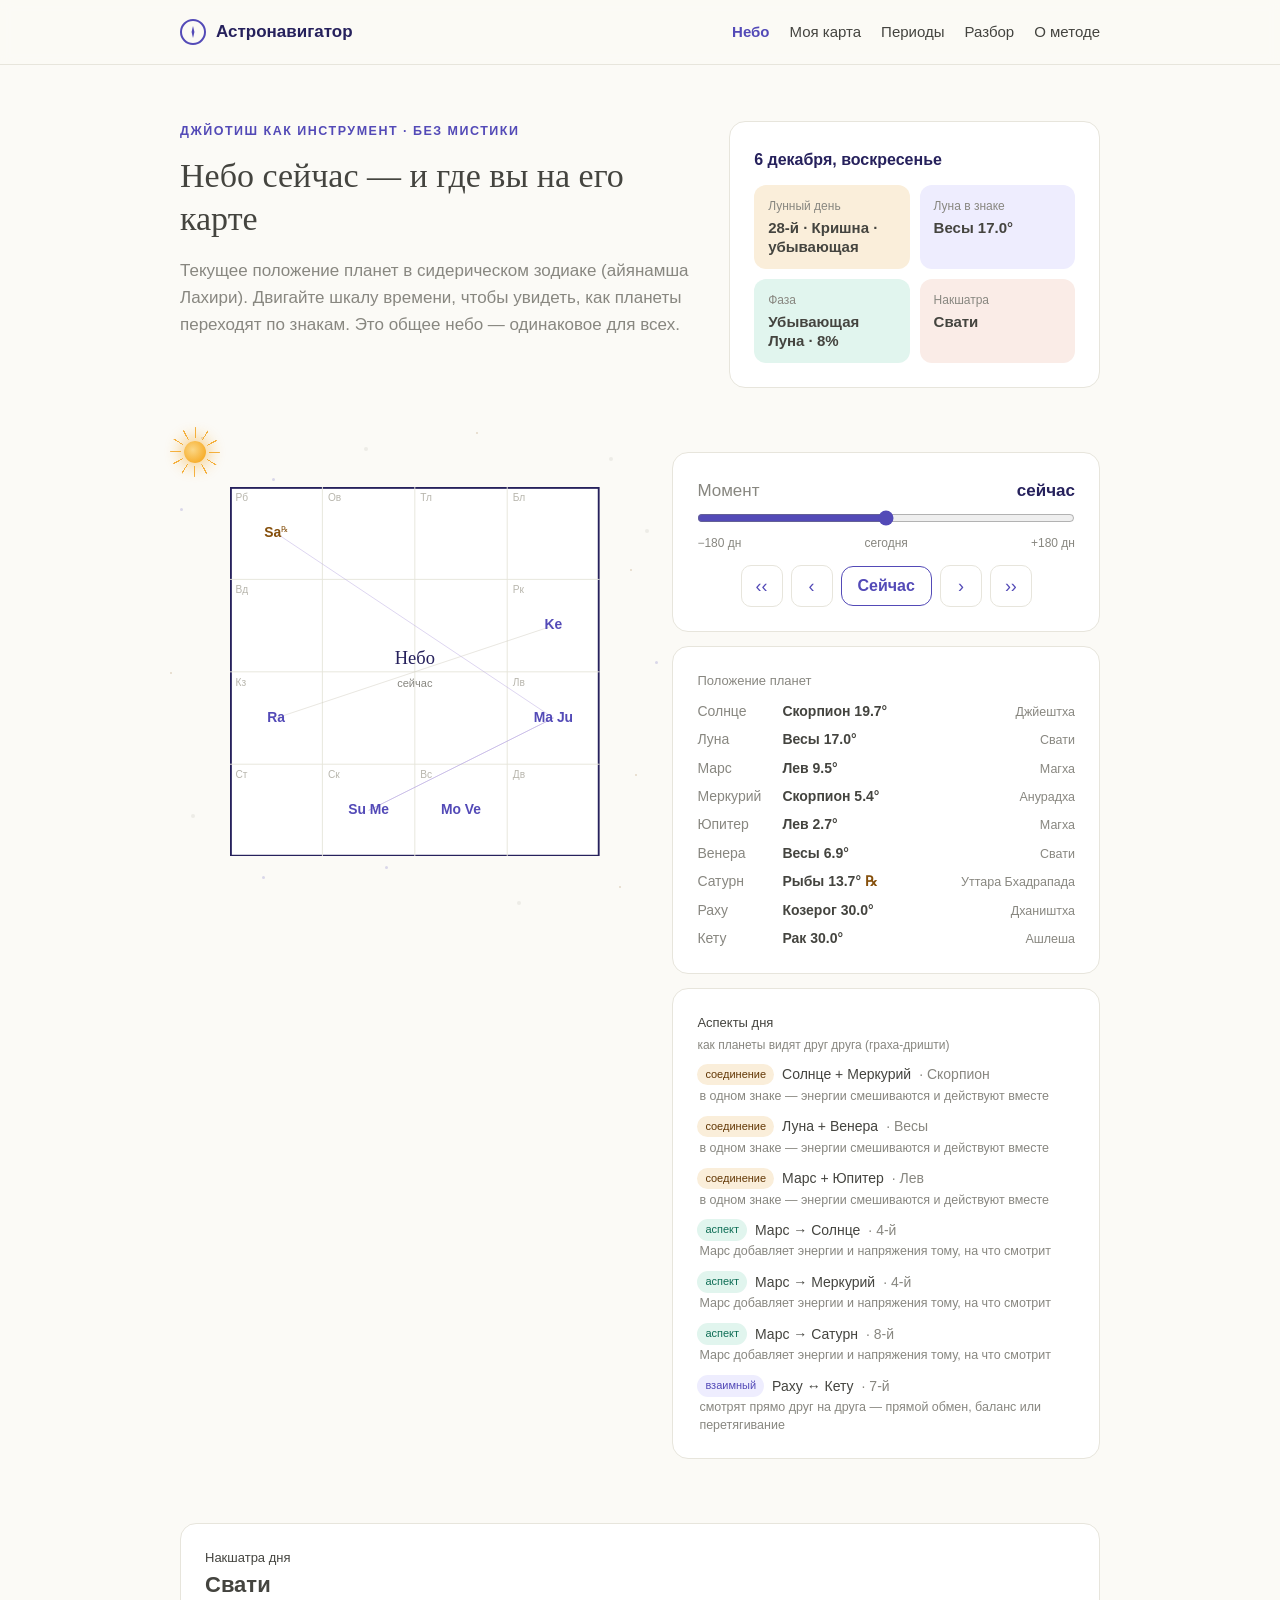
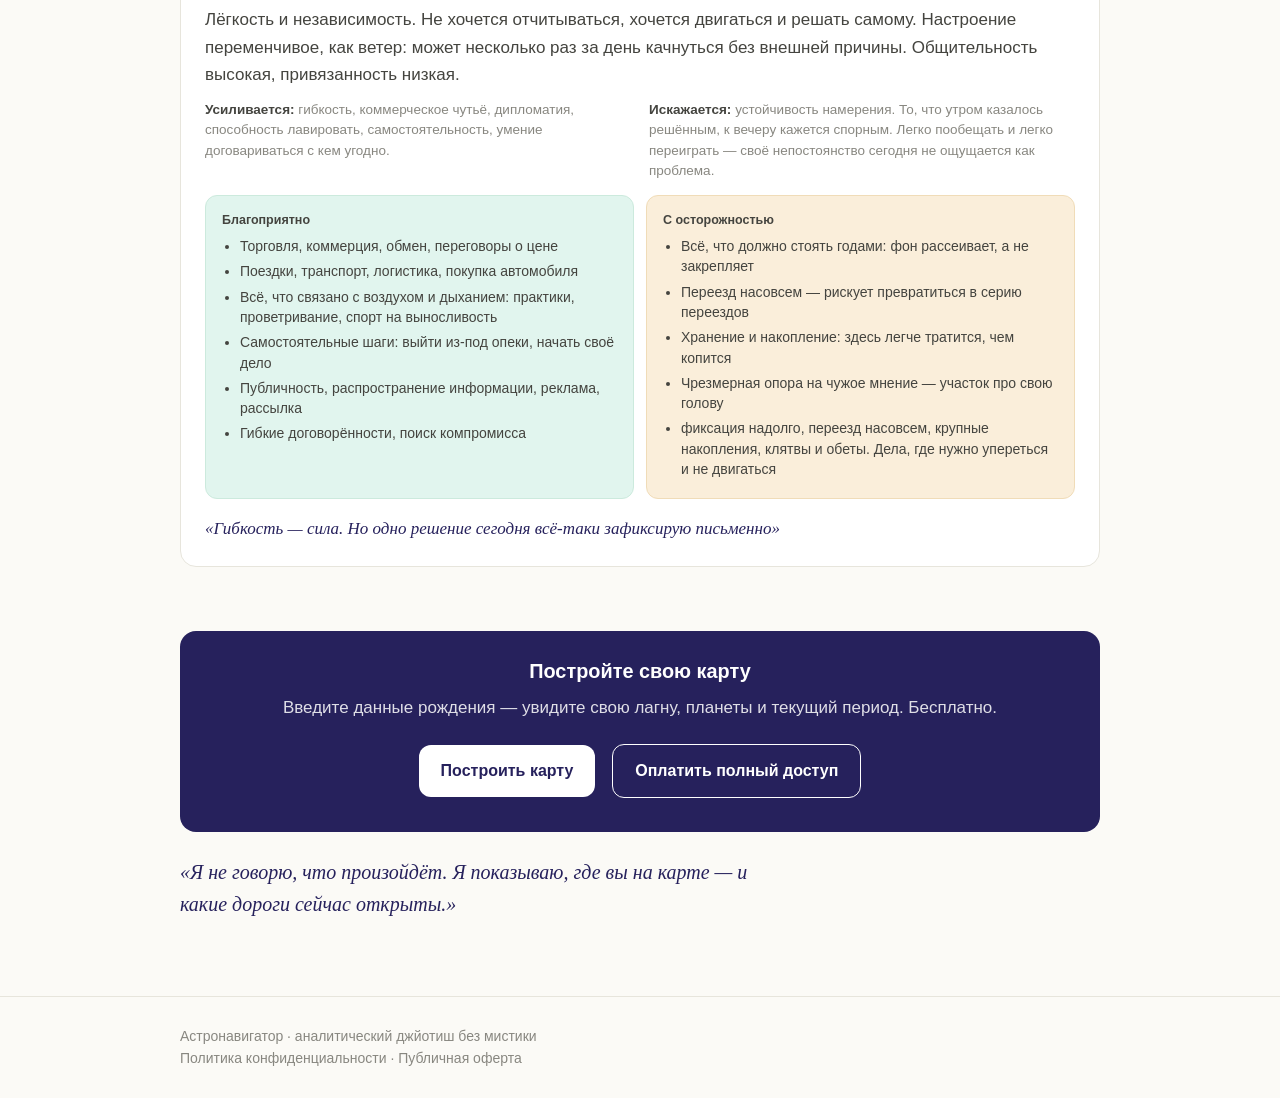
==== static_site/index.html @ e822c794 "Статическая версия сайта: чисто клиентский комплект без бэкенда Расчёт эфемерид, накшатр, Вимшоттари" ====
<!doctype html>
<html lang="ru">
<head>
  <meta charset="utf-8">
  <meta name="viewport" content="width=device-width, initial-scale=1">
  <title>Астронавигатор — небо сейчас</title>
  <meta name="description" content="Аналитический джйотиш без мистики: где вы на карте периодов и какие дороги сейчас открыты.">
  <link rel="stylesheet" href="css/style.css">
</head>
<body>
  <header class="site-header">
    <div class="container">
      <a class="brand" href="index.html"><span class="compass"></span> Астронавигатор</a>
      <nav class="nav">
        <a href="index.html" class="active">Небо</a>
        <a href="settings.html">Моя карта</a>
        <a href="periods.html">Периоды</a>
        <a href="order.html">Разбор</a>
        <a href="method.html">О методе</a>
      </nav>
    </div>
  </header>

  <main>
    <section>
      <div class="container">
        <div class="hero-grid">
          <div class="hero-text">
            <div class="eyebrow">Джйотиш как инструмент · без мистики</div>
            <h1 style="font-size:34px">Небо сейчас — и где вы на его карте</h1>
            <p class="muted" style="max-width:32em">
              Текущее положение планет в сидерическом зодиаке (айянамша Лахири).
              Двигайте шкалу времени, чтобы увидеть, как планеты переходят по знакам.
              Это общее небо — одинаковое для всех.
            </p>
          </div>
          <aside class="panel moon-card">
            <div class="moon-date"><strong id="moon-date">—</strong></div>
            <div class="moon-grid">
              <div class="mk gold"><div class="mk-k">Лунный день</div><div class="mk-v" id="m-tithi">—</div></div>
              <div class="mk violet"><div class="mk-k">Луна в знаке</div><div class="mk-v" id="m-sign">—</div></div>
              <div class="mk teal"><div class="mk-k">Фаза</div><div class="mk-v" id="m-phase">—</div></div>
              <div class="mk coral"><div class="mk-k">Накшатра</div><div class="mk-v" id="m-nak">—</div></div>
            </div>
          </aside>
        </div>
      </div>
    </section>

    <section style="padding-top:8px">
      <div class="container">
        <div class="sky-layout">
          <div class="sky-stage">
            <div class="starfield" id="starfield"></div>
            <span class="sun"></span>
            <div class="chart-box" id="sky-chart"></div>
          </div>
          <div class="sky-panel">
            <div class="panel">
              <div class="time-label"><span class="muted">Момент</span><strong id="time-value">сейчас</strong></div>
              <input type="range" id="time-slider" min="-180" max="180" value="0" step="1" class="slider">
              <div class="slider-scale muted"><span>−180 дн</span><span>сегодня</span><span>+180 дн</span></div>
              <div class="time-steps">
                <button class="step" data-step="-7" title="−7 дней" aria-label="минус 7 дней">‹‹</button>
                <button class="step" data-step="-1" title="−1 день" aria-label="минус 1 день">‹</button>
                <button class="btn btn-ghost" id="reset-time">Сейчас</button>
                <button class="step" data-step="1" title="+1 день" aria-label="плюс 1 день">›</button>
                <button class="step" data-step="7" title="+7 дней" aria-label="плюс 7 дней">››</button>
              </div>
            </div>
            <div class="panel">
              <div class="muted" style="font-size:13px;margin-bottom:8px">Положение планет</div>
              <div id="positions" class="positions"></div>
            </div>
            <div class="panel">
              <div style="font-size:13px;margin-bottom:2px">Аспекты дня</div>
              <div class="muted" style="font-size:12px;margin-bottom:8px">как планеты видят друг друга (граха-дришти)</div>
              <div id="aspects" class="aspects"></div>
            </div>
          </div>
        </div>
      </div>
    </section>

    <section style="padding-top:8px">
      <div class="container">
        <div class="panel">
          <div style="font-size:13px">Накшатра дня</div>
          <h3 id="nak-title" style="font-size:22px;margin:2px 0 8px">—</h3>
          <p id="nak-fon" style="margin:0 0 12px;max-width:62em">—</p>
          <div class="nak-meta">
            <div><span class="nm-k">Усиливается:</span> <span id="nak-amp" class="muted"></span></div>
            <div><span class="nm-k">Искажается:</span> <span id="nak-dist" class="muted"></span></div>
          </div>
          <div class="two-col" style="margin-top:14px">
            <div class="note-flow"><div class="k">Благоприятно</div><ul id="nak-good" class="nak-list"></ul></div>
            <div class="note-care"><div class="k">С осторожностью</div><ul id="nak-avoid" class="nak-list"></ul></div>
          </div>
          <p class="nak-tuning" id="nak-tuning"></p>
        </div>
      </div>
    </section>

    <section style="padding-top:8px">
      <div class="container">
        <div class="cta">
          <h3>Постройте свою карту</h3>
          <p style="opacity:.85">Введите данные рождения — увидите свою лагну, планеты и текущий период. Бесплатно.</p>
          <a class="btn" href="settings.html">Построить карту</a>
          <a class="btn" style="background:transparent;border:1px solid #fff;color:#fff" href="order.html">Оплатить полный доступ</a>
        </div>
        <p class="voice" style="max-width:30em;margin-top:24px">
          «Я не говорю, что произойдёт. Я показываю, где вы на карте — и какие дороги сейчас открыты.»
        </p>
      </div>
    </section>
  </main>

  <footer class="site-footer">
    <div class="container">
      Астронавигатор · аналитический джйотиш без мистики<br>
      <a href="privacy.html">Политика конфиденциальности</a> ·
      <a href="offer.html">Публичная оферта</a>
    </div>
  </footer>

  <script src="vendor/astronomy.browser.min.js"></script>
  <script src="js/astro.js"></script>
  <script src="js/content.js"></script>
  <script src="js/cities.js"></script>
  <script src="js/jyotish.js"></script>
  <script src="js/chart.js"></script>
  <script src="js/sky.js"></script>
</body>
</html>
---- static_site/css/style.css ----
/* Астронавигатор — дизайн-система.
   Палитра и типографика по ТЗ, раздел 10. Светлая тема, без мистики,
   sentence case, без восклицательных знаков. Мобильный приоритет. */

:root {
  --bg: #FBFAF6;          /* айвори/крем */
  --violet-bg: #EEEDFE;   --violet: #534AB7;  --violet-dk: #26215C;
  --teal-bg: #E1F5EE;     --teal: #0F6E56;    --teal-dk: #04342C;
  --gold-bg: #FAEEDA;     --gold: #854F0B;    --gold-dk: #633806;
  --coral-bg: #FAECE7;    --coral: #993C1D;   --coral-dk: #712B13;
  --text: #44443F;        --text-2: #888780;
  --line: #E7E5DC;
  --radius: 16px;
  --maxw: 960px;
  --serif: Georgia, "Times New Roman", serif;
  --sans: -apple-system, BlinkMacSystemFont, "Segoe UI", Roboto, Helvetica, Arial, sans-serif;
}

* { box-sizing: border-box; }
html, body { overflow-x: hidden; }
html { -webkit-text-size-adjust: 100%; }
body {
  margin: 0;
  background: var(--bg);
  color: var(--text);
  font-family: var(--sans);
  font-size: 17px;
  line-height: 1.6;
  -webkit-font-smoothing: antialiased;
}
h1, h2, h3 { line-height: 1.25; font-weight: 600; margin: 0 0 .5em; }
h1 { font-family: var(--serif); font-weight: 500; }
p { margin: 0 0 1em; }
a { color: var(--violet); text-decoration: none; }
a:hover { text-decoration: underline; }
.container { max-width: var(--maxw); margin: 0 auto; padding: 0 20px; }
.muted { color: var(--text-2); }
.center { text-align: center; }

/* --- Шапка --- */
.site-header {
  border-bottom: 1px solid var(--line);
  background: rgba(251, 250, 246, .9);
  position: sticky; top: 0; z-index: 10; backdrop-filter: blur(6px);
}
.site-header .container {
  display: flex; align-items: center; justify-content: space-between;
  min-height: 64px; gap: 16px; flex-wrap: wrap;
}
.brand { display: flex; align-items: center; gap: 10px; font-weight: 600; color: var(--violet-dk); }
.brand .compass {
  width: 26px; height: 26px; border-radius: 50%;
  border: 2px solid var(--violet); position: relative; flex: 0 0 auto;
}
.brand .compass::after {
  content: ""; position: absolute; inset: 5px;
  background: conic-gradient(var(--violet) 0 25%, transparent 0 50%, var(--violet) 0 75%, transparent 0);
  clip-path: polygon(50% 0, 62% 50%, 50% 100%, 38% 50%); background: var(--violet);
}
.nav { display: flex; gap: 20px; flex-wrap: wrap; }
.nav a { color: var(--text); font-size: 15px; }
.nav a.active { color: var(--violet); font-weight: 600; }

/* --- Кнопки --- */
.btn {
  display: inline-block; border: 0; cursor: pointer;
  background: var(--violet); color: #fff;
  padding: 13px 22px; border-radius: 12px;
  font-size: 16px; font-family: var(--sans); font-weight: 600;
  transition: background .15s;
}
.btn:hover { background: var(--violet-dk); text-decoration: none; }
.btn-ghost { background: transparent; color: var(--violet); border: 1px solid var(--violet); }
.btn-ghost:hover { background: var(--violet-bg); }
.btn-block { display: block; width: 100%; text-align: center; }

/* --- Секции --- */
section { padding: 56px 0; }
.eyebrow {
  text-transform: uppercase; letter-spacing: .12em;
  font-size: 12.5px; color: var(--violet); font-weight: 600; margin-bottom: 14px;
}

/* --- Формы --- */
.field { margin-bottom: 14px; }
.field label { display: block; font-size: 13.5px; color: var(--text-2); margin-bottom: 5px; }
.field input {
  width: 100%; padding: 12px 14px; font-size: 16px;
  border: 1px solid var(--line); border-radius: 10px; background: #fff; color: var(--text);
  font-family: var(--sans);
}
.field input:focus { outline: none; border-color: var(--violet); }
.checkbox { display: flex; align-items: center; gap: 8px; font-size: 14px; color: var(--text-2); }
.checkbox input { width: auto; }
.form-card {
  background: #fff; border: 1px solid var(--line); border-radius: var(--radius);
  padding: 24px;
}

/* --- Карточки архетипов --- */
.cards { display: grid; grid-template-columns: repeat(3, 1fr); gap: 18px; }
.card {
  background: #fff; border: 1px solid var(--line); border-radius: var(--radius);
  padding: 22px; border-top: 4px solid var(--violet);
}
.card.teal { border-top-color: var(--teal); }
.card.gold { border-top-color: var(--gold); }
.card h3 { font-size: 18px; }
.card .icon { font-size: 22px; margin-bottom: 8px; }

/* --- Каскад «Где вы сейчас» --- */
.cascade { display: grid; gap: 12px; }
.plate {
  display: flex; justify-content: space-between; align-items: center; gap: 16px;
  border-radius: 14px; padding: 16px 20px; border: 1px solid var(--line);
}
.plate .left .label { font-size: 12.5px; text-transform: uppercase; letter-spacing: .08em; color: var(--text-2); }
.plate .left .value { font-size: 18px; font-weight: 600; }
.plate .right { text-align: right; color: var(--text); max-width: 55%; }
.plate.violet { background: var(--violet-bg); }
.plate.teal   { background: var(--teal-bg); }
.plate.gold   { background: var(--gold-bg); }
.plate.coral  { background: var(--coral-bg); }
.plate.locked { opacity: .6; }
.badge-stage {
  font-size: 11px; background: #fff; border: 1px solid var(--line);
  border-radius: 20px; padding: 2px 9px; color: var(--text-2);
}

/* --- Блок «Сегодня» --- */
.today-badge {
  display: inline-flex; align-items: center; gap: 10px;
  padding: 10px 16px; border-radius: 30px; color: #fff; font-weight: 600;
}
.today-badge .dot { width: 10px; height: 10px; border-radius: 50%; background: #fff; }
.metrics { display: grid; grid-template-columns: repeat(3, 1fr); gap: 12px; margin: 20px 0; }
.metric { background: #fff; border: 1px solid var(--line); border-radius: 12px; padding: 14px; }
.metric .k { font-size: 12.5px; color: var(--text-2); }
.metric .v { font-size: 16px; font-weight: 600; }
.two-col { display: grid; grid-template-columns: 1fr 1fr; gap: 12px; }
.note-flow, .note-care { border-radius: 12px; padding: 14px 16px; }
.note-flow { background: var(--teal-bg); border: 1px solid #cceadd; }
.note-care { background: var(--gold-bg); border: 1px solid #f0dcb8; }
.note-flow .k, .note-care .k { font-size: 12.5px; font-weight: 600; margin-bottom: 4px; }

/* --- Полоса 7 дней (под гейтом) --- */
.week-wrap { position: relative; }
.week {
  display: grid; grid-template-columns: repeat(7, 1fr); gap: 8px; align-items: end;
  height: 140px; padding: 10px; background: #fff; border: 1px solid var(--line); border-radius: 14px;
}
.week .bar { border-radius: 8px 8px 4px 4px; position: relative; }
.week .bar span {
  position: absolute; bottom: -22px; left: 0; right: 0; text-align: center;
  font-size: 11px; color: var(--text-2);
}
.gate {
  position: absolute; inset: 0; display: flex; flex-direction: column;
  align-items: center; justify-content: center; gap: 12px; text-align: center;
  backdrop-filter: blur(7px); background: rgba(251, 250, 246, .55); border-radius: 14px;
}
.gate.hidden { display: none; }
.blurred { filter: blur(4px); }

/* --- CTA / плашки --- */
.cta {
  background: var(--violet-dk); color: #fff; border-radius: var(--radius);
  padding: 28px; text-align: center;
}
.cta h3 { color: #fff; }
.cta .btn { background: #fff; color: var(--violet-dk); margin: 6px; }
.cta .btn:hover { background: var(--violet-bg); }

.panel { background: #fff; border: 1px solid var(--line); border-radius: var(--radius); padding: 24px; }
.profile-bar {
  display: flex; align-items: center; gap: 10px; justify-content: space-between;
  background: #fff; border: 1px solid var(--line); border-radius: 12px; padding: 12px 18px;
}
.voice { font-style: italic; color: var(--violet-dk); font-size: 20px; font-family: var(--serif); }

.pkg { display: grid; grid-template-columns: 1fr 1fr; gap: 18px; }
.pkg .card { border-top-color: var(--gold); }
.price { font-size: 22px; font-weight: 700; color: var(--gold-dk); }

.site-footer { border-top: 1px solid var(--line); padding: 28px 0; color: var(--text-2); font-size: 14px; }
.site-footer a { color: var(--text-2); }
.stub-flag {
  background: var(--gold-bg); border: 1px solid #f0dcb8; color: var(--gold-dk);
  border-radius: 10px; padding: 8px 14px; font-size: 13px; margin-bottom: 18px;
}

/* --- Страница 1: герой (текст + карточка Луны вровень) --- */
.hero-grid { display: grid; grid-template-columns: 1.4fr 1fr; gap: 30px; align-items: start; }
.moon-card .moon-date { margin-bottom: 12px; }
.moon-card .moon-date strong { font-size: 16px; color: var(--violet-dk); }
.moon-card .moon-date strong::first-letter { text-transform: uppercase; }

/* --- Страница 1: небо + солнышко по кромке --- */
.sky-layout { display: grid; grid-template-columns: 1.1fr 1fr; gap: 22px; align-items: start; }
.sky-panel { display: flex; flex-direction: column; gap: 14px; }
.sky-stage { position: relative; width: 100%; max-width: 440px; margin: 0 auto; aspect-ratio: 1 / 1; }
.chart-box { width: 100%; }
.sky-stage .chart-box { position: absolute; inset: 8%; width: auto; z-index: 2; }

/* Деликатное мерцание звёзд вокруг карты (астрономично, без мистики) */
.starfield { position: absolute; inset: -8%; z-index: 0; pointer-events: none; }
.star { position: absolute; border-radius: 50%; background: currentColor; opacity: .2;
  animation: twinkle 3.6s ease-in-out infinite; }
@keyframes twinkle { 0%, 100% { opacity: .12; transform: scale(.8); }
  50% { opacity: .65; transform: scale(1.1); } }
@media (prefers-reduced-motion: reduce) { .star { animation: none; opacity: .3; } }

/* Солнце с лучиками едет вдоль кромки квадрата (углы на 8%/92%),
   медленно (52с на круг) и делает 360° на каждом углу. */
.sun {
  position: absolute; z-index: 3; width: 34px; height: 34px; margin: -17px;
  animation: sun-square 52s linear infinite, sun-corner-spin 52s linear infinite;
}
.sun::before {  /* лучики */
  content: ""; position: absolute; inset: -8px; border-radius: 50%;
  background: repeating-conic-gradient(#F5A623 0deg 3deg, transparent 3deg 30deg);
  -webkit-mask: radial-gradient(closest-side, transparent 54%, #000 57%);
  mask: radial-gradient(closest-side, transparent 54%, #000 57%);
  opacity: .85;
}
.sun::after {  /* ядро */
  content: ""; position: absolute; inset: 6px; border-radius: 50%;
  background: radial-gradient(circle at 40% 40%, #FBD786, #F59E0B);
  box-shadow: 0 0 15px 4px rgba(245, 158, 11, .45);
}
@keyframes sun-square {
  0%   { left: 8%;  top: 8%; }
  25%  { left: 92%; top: 8%; }
  50%  { left: 92%; top: 92%; }
  75%  { left: 8%;  top: 92%; }
  100% { left: 8%;  top: 8%; }
}
@keyframes sun-corner-spin {   /* держит ровно на гранях, крутит 360° на углах */
  0%, 20%  { transform: rotate(0deg); }
  25%      { transform: rotate(360deg); }
  45%      { transform: rotate(360deg); }
  50%      { transform: rotate(720deg); }
  70%      { transform: rotate(720deg); }
  75%      { transform: rotate(1080deg); }
  95%      { transform: rotate(1080deg); }
  100%     { transform: rotate(1440deg); }
}
@media (prefers-reduced-motion: reduce) { .sun { animation: none; left: 50%; top: 8%; } }

/* Карточка «Луна сегодня» — ячейки в оттенках палитры */
.moon-grid { display: grid; grid-template-columns: 1fr 1fr; gap: 10px; }
.mk { border-radius: 12px; padding: 12px 14px; }
.mk.gold { background: var(--gold-bg); }
.mk.violet { background: var(--violet-bg); }
.mk.teal { background: var(--teal-bg); }
.mk.coral { background: var(--coral-bg); }
.mk-k { font-size: 12px; color: var(--text-2); margin-bottom: 3px; }
.mk-v { font-size: 15px; font-weight: 600; line-height: 1.25; }

.slider { width: 100%; accent-color: var(--violet); margin: 6px 0; }
.time-steps { display: flex; align-items: center; justify-content: center; gap: 8px; margin-top: 12px; }
.time-steps .step {
  width: 42px; height: 42px; flex: 0 0 auto; border: 1px solid var(--line);
  background: #fff; border-radius: 10px; font-size: 18px; line-height: 1;
  color: var(--violet); cursor: pointer; transition: background .15s;
}
.time-steps .step:hover { background: var(--violet-bg); }
.time-steps .btn-ghost { padding: 10px 16px; white-space: nowrap; }
.slider-scale { display: flex; justify-content: space-between; font-size: 12px; }
.time-label { display: flex; justify-content: space-between; align-items: baseline; }
.time-label strong { font-size: 17px; color: var(--violet-dk); }

.positions { display: grid; gap: 6px; }
.pos-row { display: grid; grid-template-columns: 5.5em 1fr auto; gap: 8px; font-size: 14px; align-items: baseline; }
.pos-p { color: var(--text-2); }
.pos-s { font-weight: 600; }
.pos-n { font-size: 12.5px; text-align: right; }

/* Каскад периодов (стр. 3) */
.timeline { display: grid; gap: 8px; }
.tl-row { border: 1px solid var(--line); border-radius: 12px; padding: 12px 16px; background: #fff; }
.tl-row.current { border-color: var(--violet); background: var(--violet-bg); }
.tl-main { display: flex; align-items: center; gap: 10px; }
.tl-ruler { font-weight: 600; font-size: 16px; }
.tl-now { font-size: 11px; background: var(--violet); color: #fff; border-radius: 20px; padding: 2px 9px; }
.tl-dates { font-size: 13px; margin-top: 2px; }
.tl-yrs { margin-left: 6px; }
.tl-bg { font-size: 13.5px; color: var(--text-2); margin-top: 5px; }

.aspects { display: grid; gap: 10px; }
.asp-item { display: grid; gap: 2px; }
.asp-note { font-size: 12.5px; line-height: 1.4; padding-left: 2px; }
.asp-row { font-size: 14px; display: flex; align-items: center; gap: 8px; }
.asp-tag { font-size: 11px; padding: 2px 8px; border-radius: 20px; white-space: nowrap; }
.asp-tag.conj { background: var(--gold-bg); color: var(--gold-dk); }
.asp-tag.mut { background: var(--violet-bg); color: var(--violet); }
.asp-tag.spec { background: var(--teal-bg); color: var(--teal); }

/* Блок «Накшатра дня» (описание) */
.nak-meta { display: grid; grid-template-columns: 1fr 1fr; gap: 8px 18px; font-size: 13.5px; line-height: 1.5; }
.nm-k { font-weight: 600; color: var(--text); }
.nak-list { margin: 6px 0 0; padding-left: 18px; }
.nak-list li { margin-bottom: 5px; font-size: 14px; line-height: 1.45; }
.nak-tuning { margin: 16px 0 0; font-family: var(--serif); font-style: italic; font-size: 17px; color: var(--violet-dk); }
@media (max-width: 720px) { .nak-meta { grid-template-columns: 1fr; } }

.natal-layout { display: grid; grid-template-columns: 1fr 1fr; gap: 16px; align-items: start; }

/* --- Мобильный приоритет --- */
@media (max-width: 820px) {
  .hero-grid, .sky-layout, .natal-layout { grid-template-columns: 1fr; }
}
/* --- Мобильный приоритет (базовый) --- */
@media (max-width: 720px) {
  section { padding: 40px 0; }
  .cards, .metrics, .pkg, .two-col { grid-template-columns: 1fr; }
  .plate { flex-direction: column; align-items: flex-start; }
  .plate .right { text-align: left; max-width: 100%; }
  .nav { gap: 14px; }
  h1 { font-size: 28px; }
}
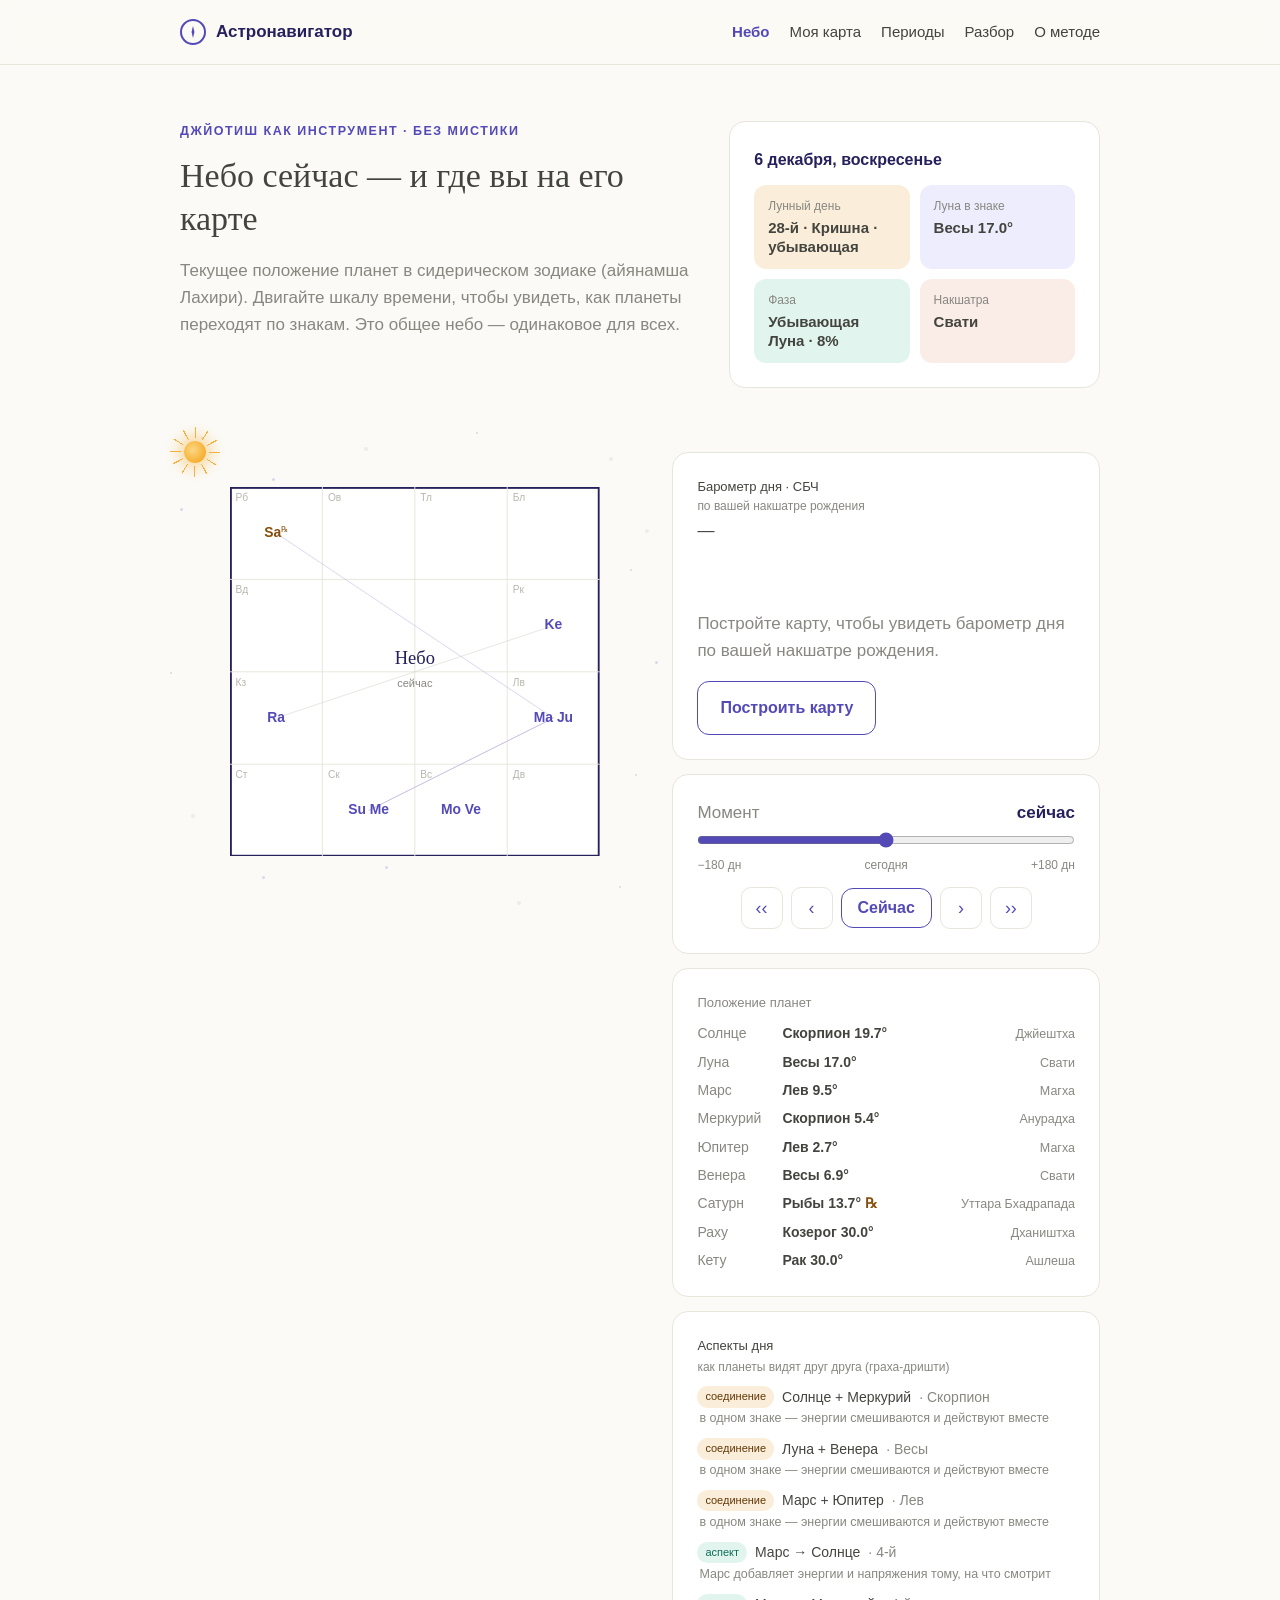
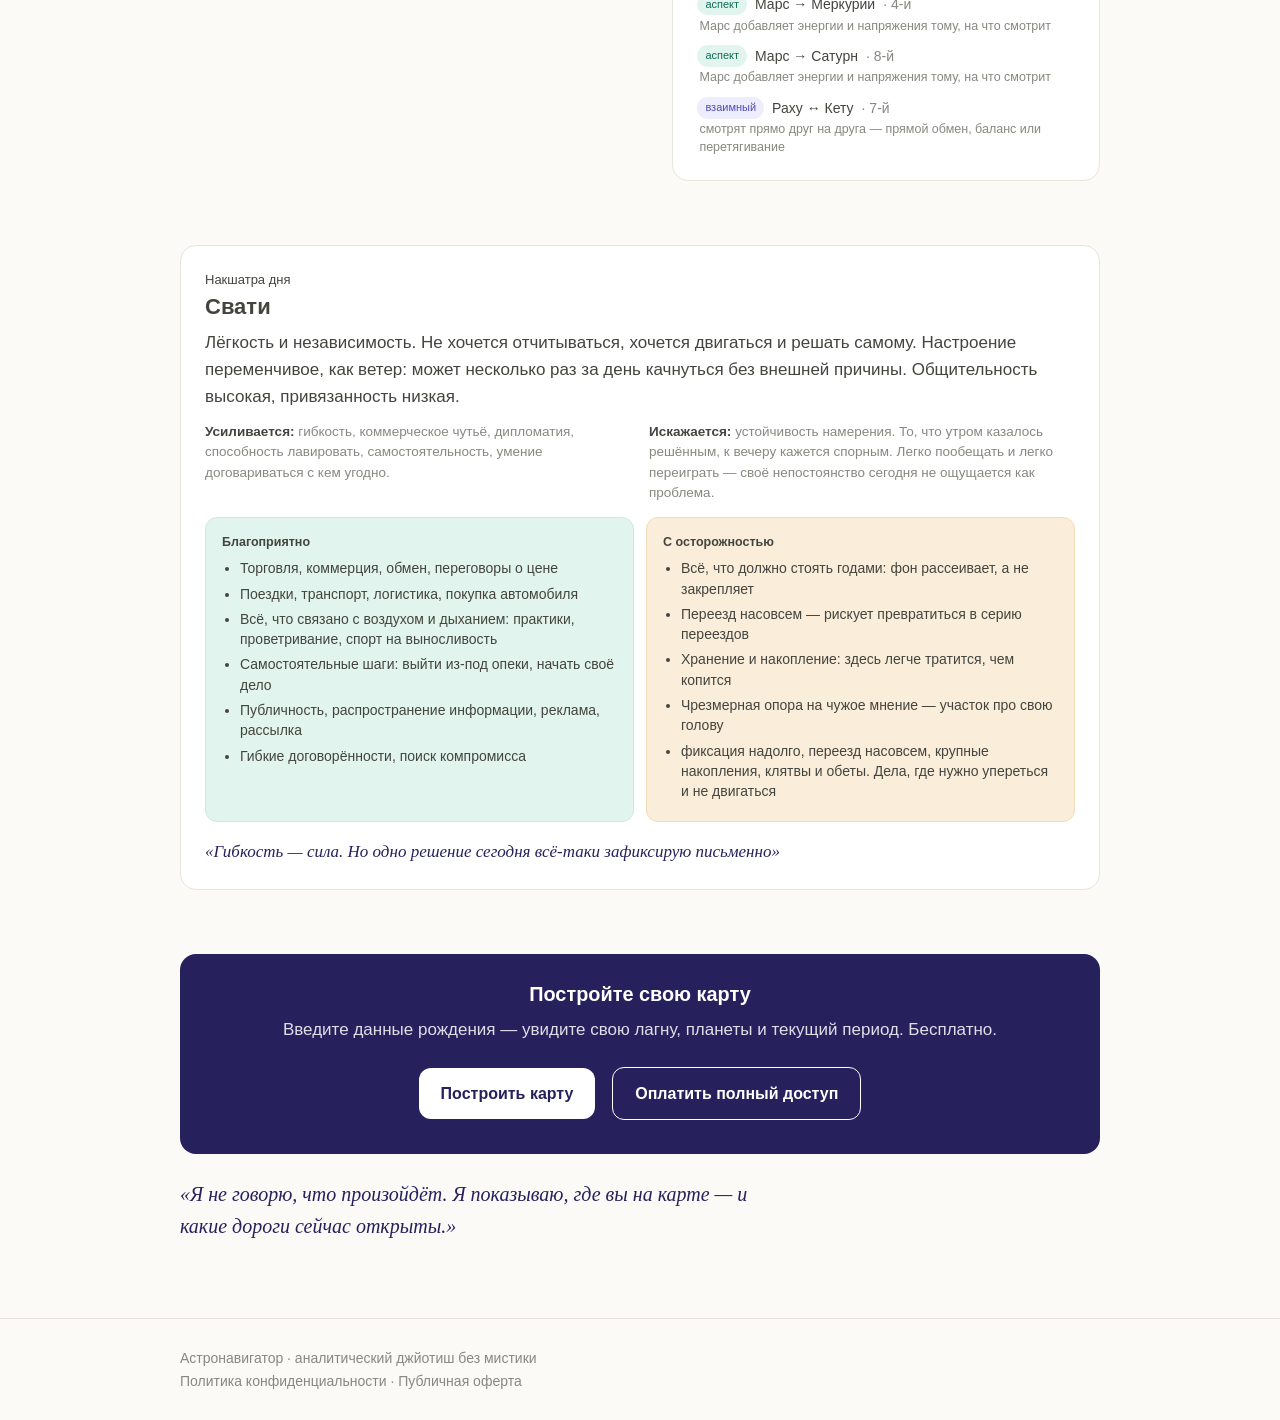
==== commit f3c945ae: "СБЧ-барометр дня на странице «Небо» Персональный барометр Сарватобхадра-чакры по накшатре рождения: " ====
--- a/static_site/index.html
+++ b/static_site/index.html
@@ -56,6 +56,19 @@
             <div class="chart-box" id="sky-chart"></div>
           </div>
           <div class="sky-panel">
+            <div class="panel sbc-panel" id="sbc-panel">
+              <div class="sbc-head">
+                <div>
+                  <div style="font-size:13px">Барометр дня · СБЧ</div>
+                  <div class="muted" id="sbc-scope" style="font-size:12px">по вашей накшатре рождения</div>
+                </div>
+                <div class="sbc-badge" id="sbc-badge">—</div>
+              </div>
+              <div class="sbc-gauge"><span class="sbc-fill" id="sbc-fill"></span></div>
+              <svg class="sbc-spark" id="sbc-spark" viewBox="0 0 300 46" preserveAspectRatio="none" aria-hidden="true"></svg>
+              <p class="sbc-note muted" id="sbc-note">Постройте карту, чтобы увидеть барометр дня по вашей накшатре рождения.</p>
+              <a class="btn btn-ghost sbc-cta" id="sbc-cta" href="settings.html">Построить карту</a>
+            </div>
             <div class="panel">
               <div class="time-label"><span class="muted">Момент</span><strong id="time-value">сейчас</strong></div>
               <input type="range" id="time-slider" min="-180" max="180" value="0" step="1" class="slider">
@@ -129,6 +142,7 @@
   <script src="js/content.js"></script>
   <script src="js/cities.js"></script>
   <script src="js/jyotish.js"></script>
+  <script src="js/sbc.js"></script>
   <script src="js/chart.js"></script>
   <script src="js/sky.js"></script>
 </body>
